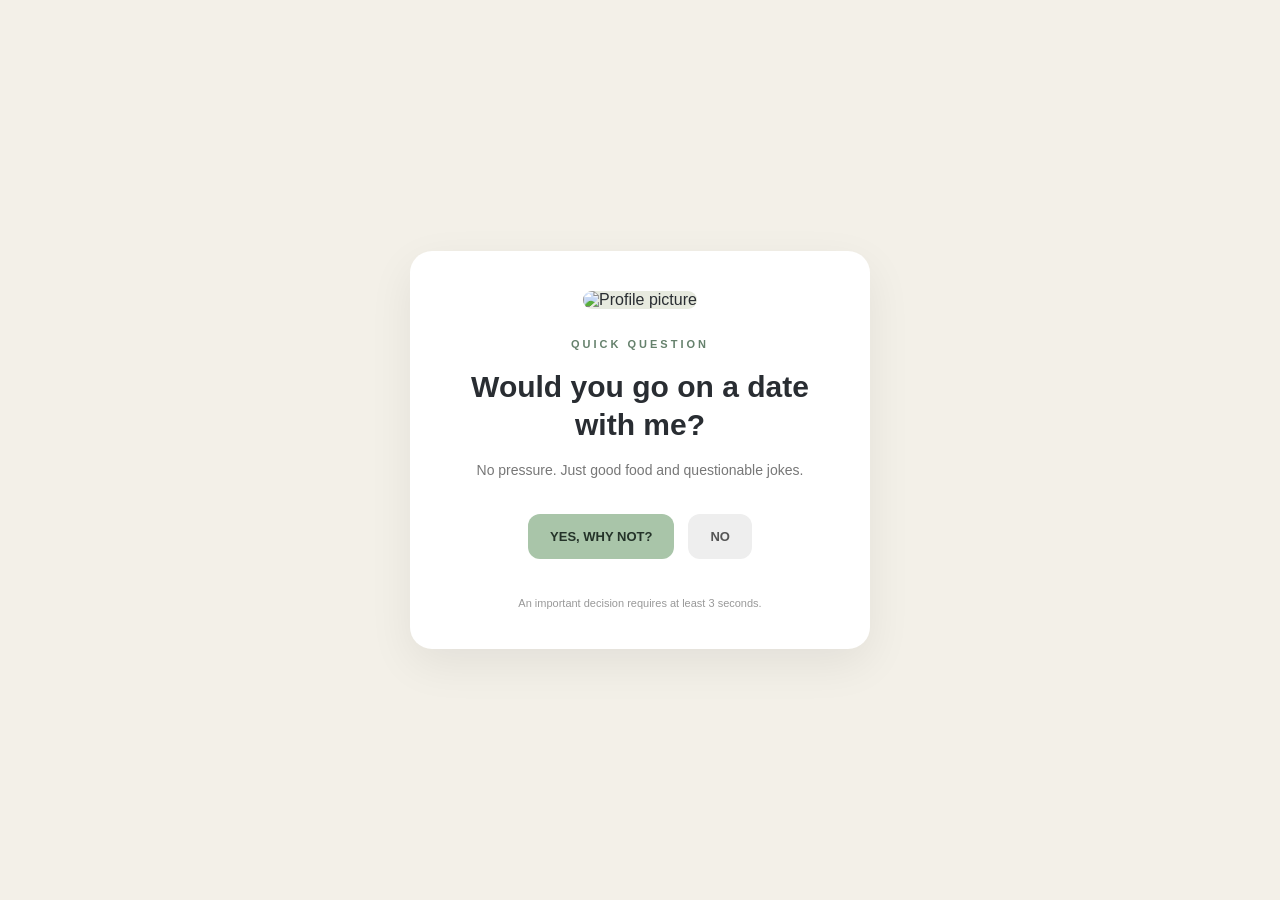
==== index.html @ 553e68b5 "Add files via upload" ====
<!DOCTYPE html>
<html lang="en">
<head>
    <meta charset="UTF-8">
    <meta name="viewport" content="width=device-width, initial-scale=1.0">

    <title>Quick Question</title>

    <link rel="stylesheet" href="style.css">
</head>

<body>

    <main class="invitation-card">

        <div class="profile-picture">
            <img src="https://placehold.co/120x120" alt="Profile picture">
        </div>

        <span class="label">QUICK QUESTION</span>

        <h1>Would you go on a date with me?</h1>

        <p class="description">
            No pressure. Just good food and questionable jokes.
        </p>

        <div class="buttons">

            <button id="yesButton">
                YES, WHY NOT?
            </button>

            <button id="noButton">
                NO
            </button>

        </div>

        <p class="footer">
            An important decision requires at least 3 seconds.
        </p>

    </main>

    <script src="script.js"></script>

</body>
</html>
---- style.css ----
* {
    margin: 0;
    padding: 0;
    box-sizing: border-box;
}

body {
    min-height: 100vh;
    display: flex;
    justify-content: center;
    align-items: center;

    background-color: #f3f0e8;
    font-family: Arial, sans-serif;
    color: #292d32;

    padding: 20px;
}

.invitation-card {
    width: 100%;
    max-width: 460px;

    background-color: #ffffff;

    padding: 40px 30px;
    border-radius: 22px;

    text-align: center;

    box-shadow: 0 15px 45px rgba(0, 0, 0, 0.07);
}

.profile-picture {
    margin-bottom: 25px;
}

.profile-picture img {
    width: 110px;
    height: 110px;

    object-fit: cover;

    border-radius: 20px;
    background-color: #e7eadf;
}

.label {
    display: inline-block;

    font-size: 11px;
    font-weight: bold;
    letter-spacing: 3px;

    color: #65816c;

    margin-bottom: 18px;
}

h1 {
    font-size: 30px;
    line-height: 1.25;

    margin-bottom: 16px;
}

.description {
    font-size: 14px;
    line-height: 1.6;

    color: #777777;

    margin-bottom: 30px;
}

.buttons {
    display: flex;
    justify-content: center;
    align-items: center;
    gap: 14px;

    min-height: 50px;
}

button {
    border: none;
    border-radius: 12px;

    padding: 15px 22px;

    font-size: 13px;
    font-weight: bold;

    cursor: pointer;

    transition: background-color 0.2s;
}

#yesButton {
    background-color: #a9c5a9;
    color: #243329;
}

#yesButton:hover {
    background-color: #91b391;
}

#noButton {
    background-color: #eeeeee;
    color: #555555;

    position: relative;

    transition:
        left 0.4s ease,
        top 0.4s ease,
        background-color 0.2s;
        transform 0.4s ease;

    will-change: left, top;
}

.footer {
    margin-top: 35px;

    font-size: 11px;
    color: #999999;
}

@media (max-width: 400px) {
    .invitation-card {
        padding: 32px 20px;
    }

    h1 {
        font-size: 26px;
    }

    button {
        padding: 14px 17px;
    }
}

/* Screen transition */

.invitation-card {
    animation: cardAppear 0.5s ease;
}

@keyframes cardAppear {
    from {
        opacity: 0;
        transform: translateY(12px);
    }

    to {
        opacity: 1;
        transform: translateY(0);
    }
}

/* Continue button */

#continueButton {
    background-color: #a9c5a9;
    color: #243329;

    margin-top: 10px;

    transition:
        background-color 0.2s,
        transform 0.2s;
}

#continueButton:hover {
    background-color: #91b391;
    transform: translateY(-2px);
}

/* Final escape animation */

#noButton {
    transition:
        left 0.45s cubic-bezier(0.22, 1, 0.36, 1),
        top 0.45s cubic-bezier(0.22, 1, 0.36, 1),
        opacity 0.25s ease,
        transform 0.25s ease;
}

#noButton.disappearing {
    opacity: 0;
    transform: scale(0.7);
    pointer-events: none;
}

/* Date and time selection */

.date-form {
    display: flex;
    flex-direction: column;
    gap: 18px;
    text-align: left;
    margin-top: 25px;
}

.form-group {
    display: flex;
    flex-direction: column;
    gap: 8px;
}

.form-group label {
    font-size: 13px;
    font-weight: bold;
    color: #444444;
}

.form-group input,
.form-group select {
    width: 100%;
    min-width: 0;
    padding: 14px;

    border: 1px solid #dddddd;
    border-radius: 12px;

    background-color: #fafafa;
    color: #292d32;

    font-family: inherit;
    font-size: 15px;
}

.form-group input:focus,
.form-group select:focus {
    outline: 2px solid #a9c5a9;
    border-color: #a9c5a9;
}

#confirmDateButton,
#foodContinueButton {
    background-color: #a9c5a9;
    color: #243329;

    margin-top: 8px;
    padding: 15px;

    transition:
        background-color 0.2s,
        transform 0.2s;
}

#confirmDateButton:hover,
#foodContinueButton:hover {
    background-color: #91b391;
    transform: translateY(-2px);
}

.selection-summary {
    margin: 25px 0;
    padding: 18px;

    background-color: #f3f0e8;
    border-radius: 14px;
}

.selection-summary p {
    margin: 8px 0;
    font-size: 15px;
}

.form-error {
    color: #b54747;
    font-size: 13px;
    line-height: 1.5;
}

@media (max-width: 400px) {
    .form-group input,
    .form-group select {
        font-size: 16px;
    }
}

/* Food selection */

.food-grid {
    display: grid;
    grid-template-columns: repeat(2, minmax(0, 1fr));
    gap: 12px;
    margin: 25px 0;
    text-align: left;
}

.food-option {
    border: 2px solid #eeeeee;
    border-radius: 14px;
    padding: 0;
    overflow: hidden;
    background: #ffffff;
    color: #292d32;
    cursor: pointer;
    text-align: left;

    transition:
        border-color 0.2s,
        transform 0.2s,
        background-color 0.2s;
}

.food-option:hover {
    transform: translateY(-3px);
}

.food-option.selected {
    border-color: #789878;
    background-color: #edf4eb;
}

.food-option img {
    display: block;
    width: 100%;
    height: 105px;
    object-fit: cover;
}

.food-option span {
    display: block;
    padding: 12px;
    font-size: 14px;
    font-weight: bold;
}

.food-option:focus-visible {
    outline: 3px solid #789878;
    outline-offset: 3px;
}

.food-error {
    color: #b54747;
    font-size: 13px;
    margin-bottom: 12px;
}

/* Location selection */

.location-grid {
    display: grid;
    grid-template-columns: repeat(2, minmax(0, 1fr));
    gap: 12px;
    margin: 25px 0;
}

.location-option {
    padding: 22px 12px;

    border: 2px solid #eeeeee;
    border-radius: 14px;

    background-color: #ffffff;
    color: #292d32;

    cursor: pointer;
    text-align: center;

    transition:
        border-color 0.2s,
        background-color 0.2s,
        transform 0.2s;
}

.location-option:hover {
    transform: translateY(-3px);
}

.location-option.selected {
    border-color: #789878;
    background-color: #edf4eb;
}

.location-option .location-icon {
    display: block;
    font-size: 30px;
    margin-bottom: 12px;
}

.location-option .location-name {
    display: block;
    font-size: 14px;
    font-weight: bold;
}

.location-option:focus-visible {
    outline: 3px solid #789878;
    outline-offset: 3px;
}

#confirmLocationButton {
    width: 100%;
    padding: 15px;

    border: none;
    border-radius: 12px;

    background-color: #a9c5a9;
    color: #243329;

    font-weight: bold;
    cursor: pointer;

    transition:
        background-color 0.2s,
        transform 0.2s;
}

#confirmLocationButton:hover {
    background-color: #91b391;
    transform: translateY(-2px);
}

.location-error {
    margin-bottom: 12px;
    color: #b54747;
    font-size: 13px;
}

.food-emoji {
    display: block;
    font-size: 48px;
    margin-bottom: 12px;
}

.food-option {
    display: flex;
    flex-direction: column;
    align-items: center;
    justify-content: center;
    gap: 6px;
    padding: 10px;
    min-height: 95px;
    border-radius: 16px;
}

.food-option:hover {
    transform: translateY(-3px);
}


/* Deposit joke screen */

.deposit-box {
    margin: 25px 0;
    padding: 20px;
    background: #f8f8f5;
    border: 1px solid #e8e9e2;
    border-radius: 16px;
    text-align: left;
}

.deposit-row,
.deposit-total {
    display: flex;
    justify-content: space-between;
    align-items: center;
    gap: 12px;
    padding: 12px 0;
    font-size: 13px;
}

.deposit-row {
    color: #777;
    border-bottom: 1px solid #e8e9e2;
}

.deposit-row strong {
    color: #292d32;
}

.deposit-total {
    margin-top: 8px;
    font-size: 14px;
    font-weight: bold;
}

.deposit-total strong {
    font-size: 22px;
    color: #b74747;
}

#payDepositButton {
    width: 100%;
    background: #292d32;
    color: white;
    padding: 16px;
}

#payDepositButton:hover {
    background: #41464d;
}

.prank-icon {
    font-size: 48px;
    margin-bottom: 18px;
}

.prank-message {
    margin: 25px 0;
    padding: 24px 18px;
    border-radius: 16px;
    background: #edf4e9;
    line-height: 1.7;
}

.prank-amount {
    display: block;
    margin-bottom: 12px;
    color: #b74747;
    font-size: 28px;
    font-weight: bold;
    text-decoration: line-through;
}

.prank-message p {
    margin-bottom: 8px;
    color: #3d4d3e;
}
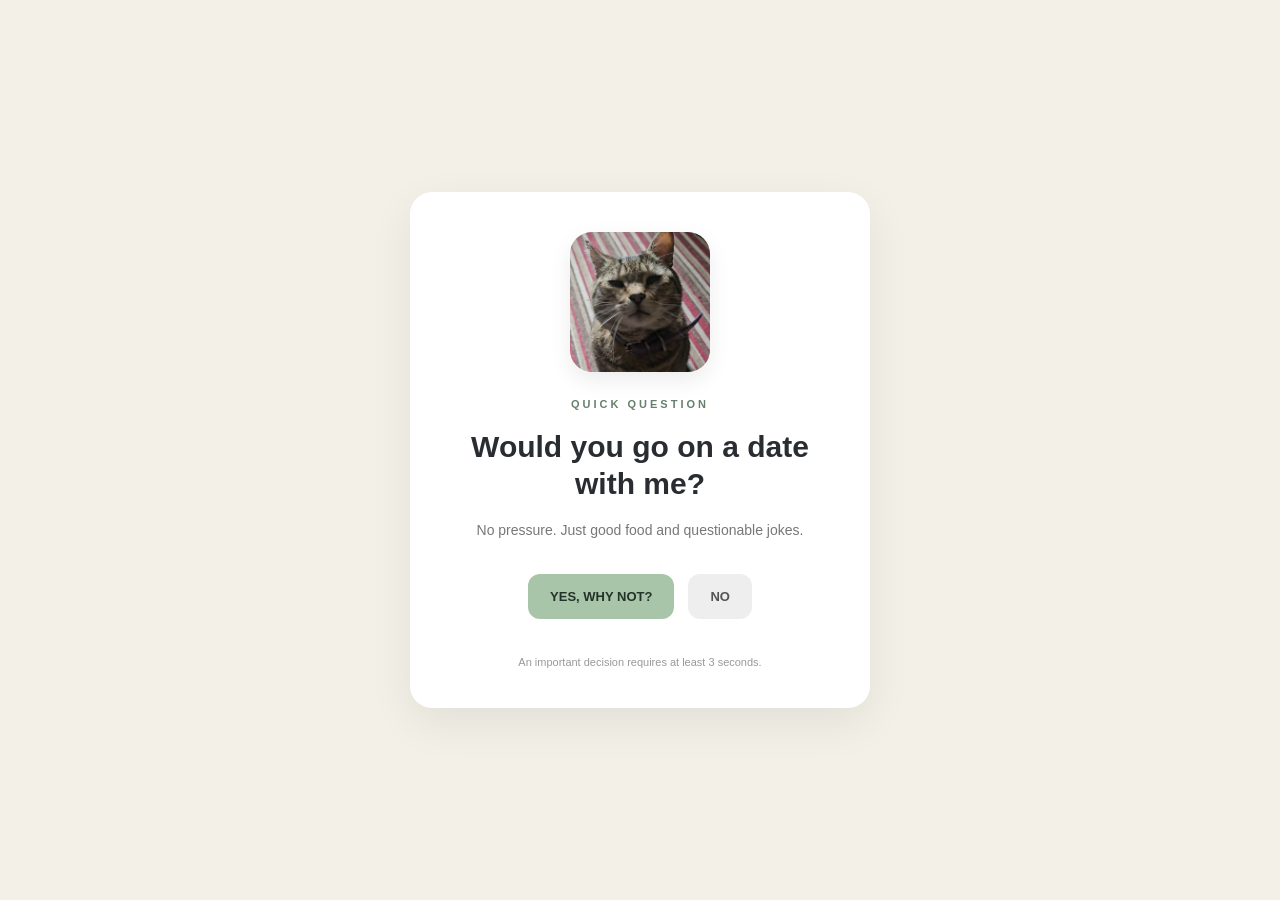
==== commit 0895bba0: "Add files via upload" ====
--- a/index.html
+++ b/index.html
@@ -14,7 +14,10 @@
     <main class="invitation-card">
 
         <div class="profile-picture">
-            <img src="https://placehold.co/120x120" alt="Profile picture">
+            <img
+                src="images/date-cat.jpg"
+                alt="A cat, ready for a date"
+            >
         </div>
 
         <span class="label">QUICK QUESTION</span>
--- a/style.css
+++ b/style.css
@@ -32,19 +32,21 @@
 }
 
 .profile-picture {
-    margin-bottom: 25px;
+    display: flex;
+    justify-content: center;
+    margin-bottom: 22px;
 }
 
 .profile-picture img {
-    width: 110px;
-    height: 110px;
-
+    display: block;
+    width: 140px;
+    height: 140px;
     object-fit: cover;
-
-    border-radius: 20px;
-    background-color: #e7eadf;
-}
-
+    object-position: center;
+    border-radius: 22px;
+    background: #e7eadf;
+    box-shadow: 0 8px 22px rgba(0, 0, 0, 0.08);
+}
 .label {
     display: inline-block;
 
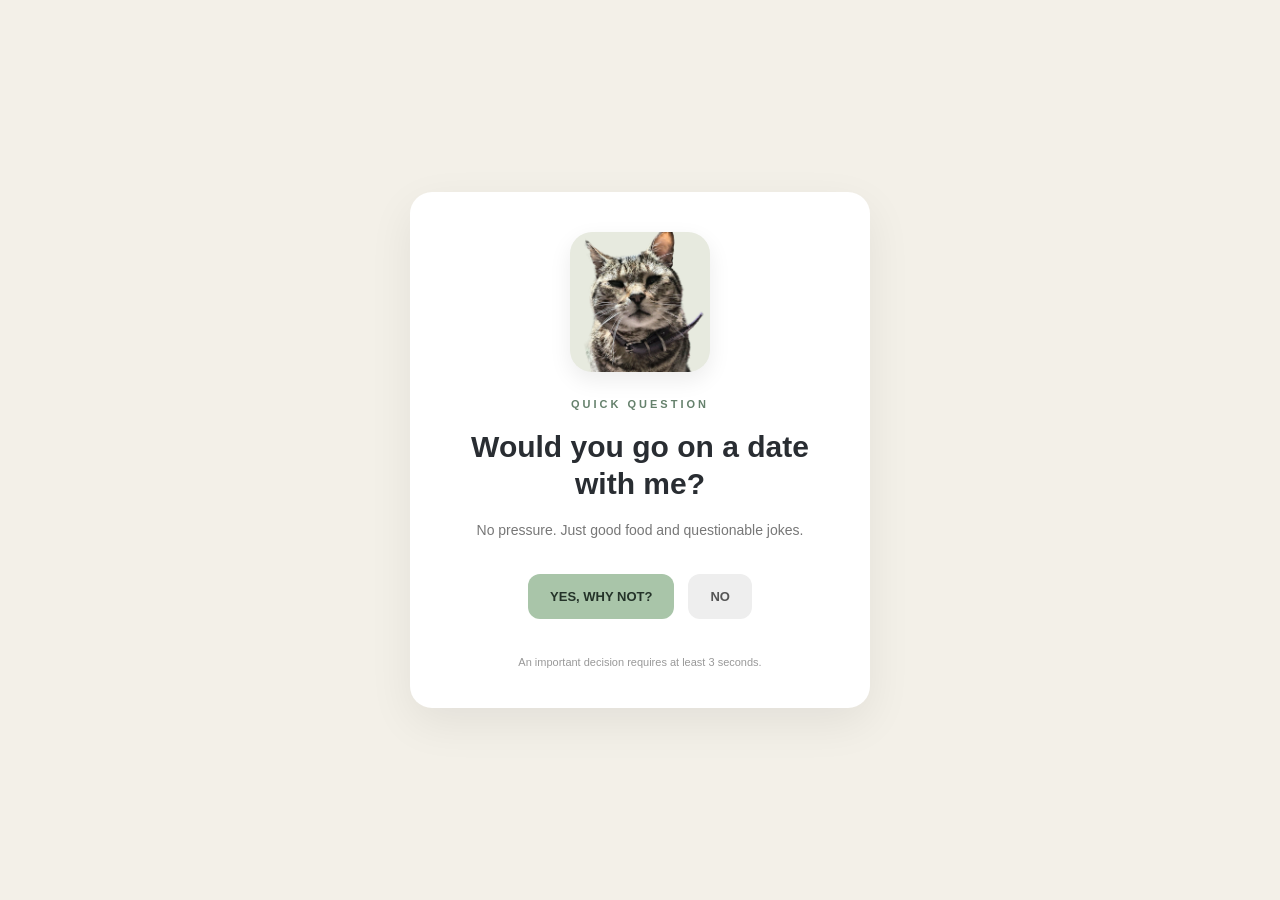
==== commit 96f6d0bd: "Add files via upload" ====
--- a/index.html
+++ b/index.html
@@ -15,7 +15,7 @@
 
         <div class="profile-picture">
             <img
-                src="images/date-cat.jpg"
+                src="images/date-cat.png"
                 alt="A cat, ready for a date"
             >
         </div>
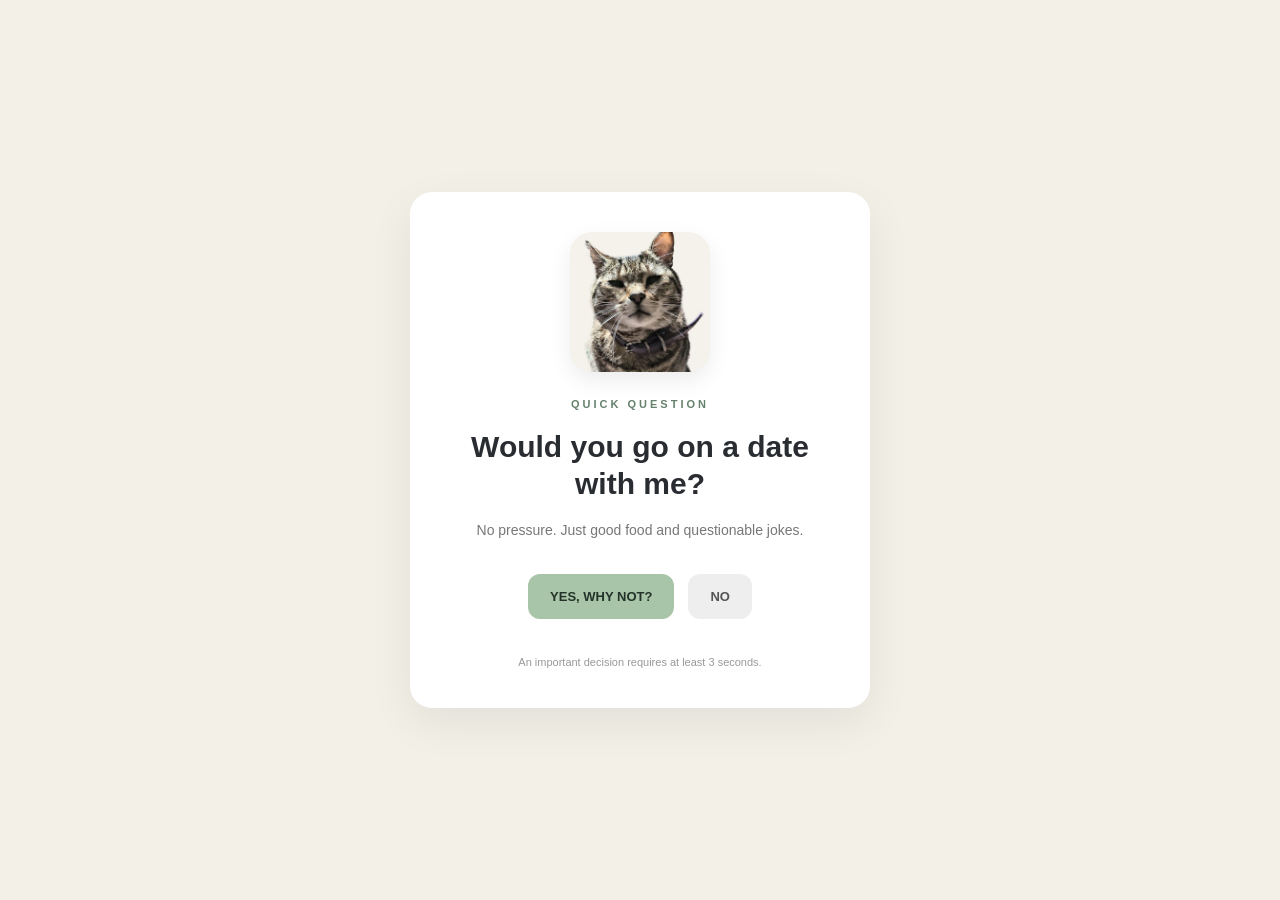
==== commit f1cb2c9e: "Change image format from PNG to JPG Updated image source from 'date-cat.png' to 'date-cat.jpg'." ====
--- a/index.html
+++ b/index.html
@@ -15,7 +15,7 @@
 
         <div class="profile-picture">
             <img
-                src="images/date-cat.png"
+                src="images/date-cat.jpg"
                 alt="A cat, ready for a date"
             >
         </div>
@@ -49,4 +49,4 @@
     <script src="script.js"></script>
 
 </body>
-</html>+</html>
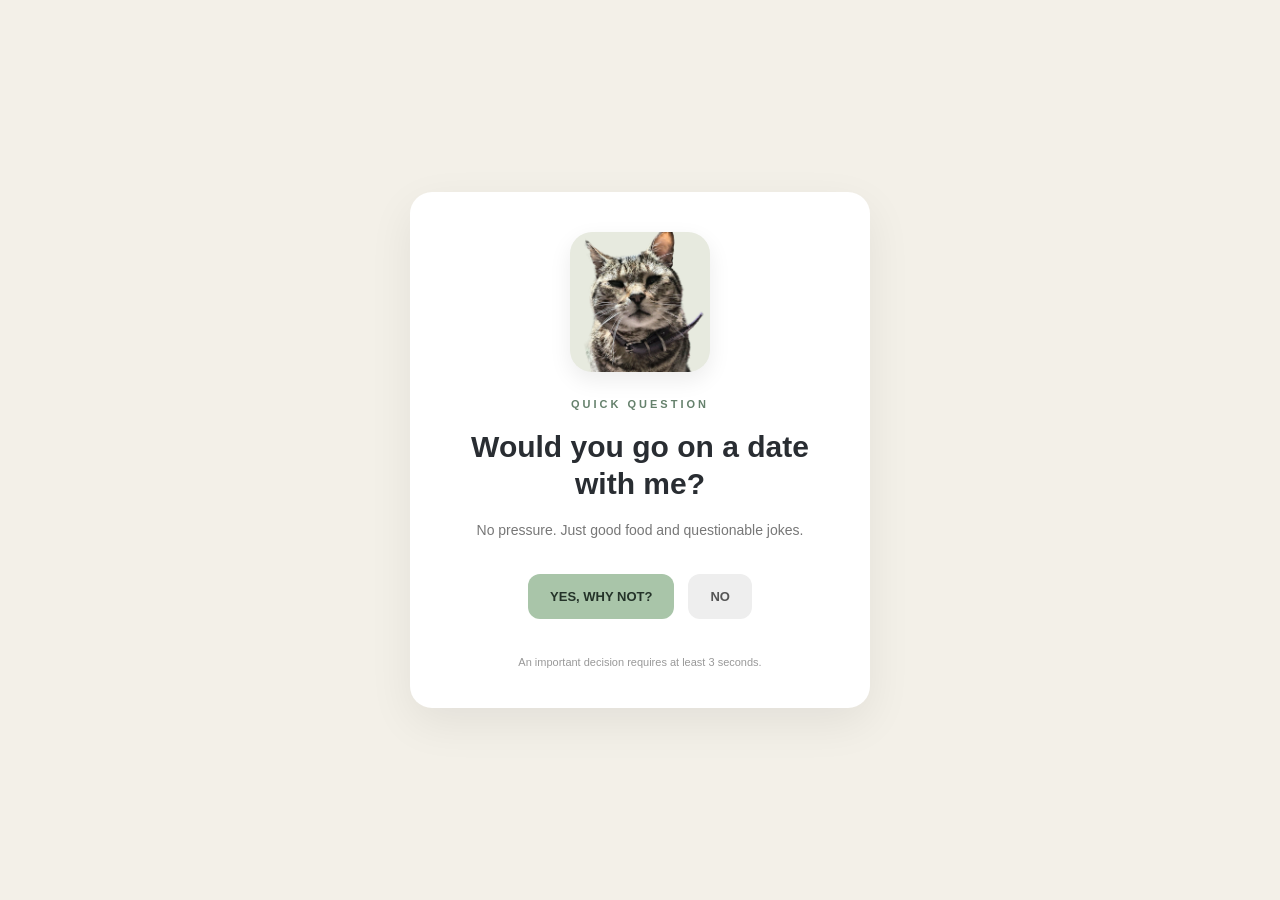
==== commit 65ad3875: "Add files via upload" ====
--- a/index.html
+++ b/index.html
@@ -3,6 +3,26 @@
 <head>
     <meta charset="UTF-8">
     <meta name="viewport" content="width=device-width, initial-scale=1.0">
+
+    <!-- Basic metadata -->
+    <meta name="description" content="A quick question, a questionable joke, and possibly a date. Open at your own risk.">
+
+    <!-- Open Graph: WhatsApp and social previews -->
+    <meta property="og:type" content="website">
+    <meta property="og:title" content="Quick Question 👀">
+    <meta property="og:description" content="No pressure. Just good food and questionable jokes.">
+    <meta property="og:url" content="https://symbolicdeth.github.io/date-invitation/">
+    <meta property="og:image" content="https://symbolicdeth.github.io/date-invitation/images/date-cat.png">
+
+    <!-- Image dimensions -->
+    <meta property="og:image:width" content="1024">
+    <meta property="og:image:height" content="1024">
+
+    <!-- Twitter / X preview -->
+    <meta name="twitter:card" content="summary_large_image">
+    <meta name="twitter:title" content="Quick Question 👀">
+    <meta name="twitter:description" content="No pressure. Just good food and questionable jokes.">
+    <meta name="twitter:image" content="https://symbolicdeth.github.io/date-invitation/images/date-cat.png">
 
     <title>Quick Question</title>
 
@@ -15,7 +35,7 @@
 
         <div class="profile-picture">
             <img
-                src="images/date-cat.jpg"
+                src="images/date-cat.png"
                 alt="A cat, ready for a date"
             >
         </div>
@@ -49,4 +69,4 @@
     <script src="script.js"></script>
 
 </body>
-</html>
+</html>
